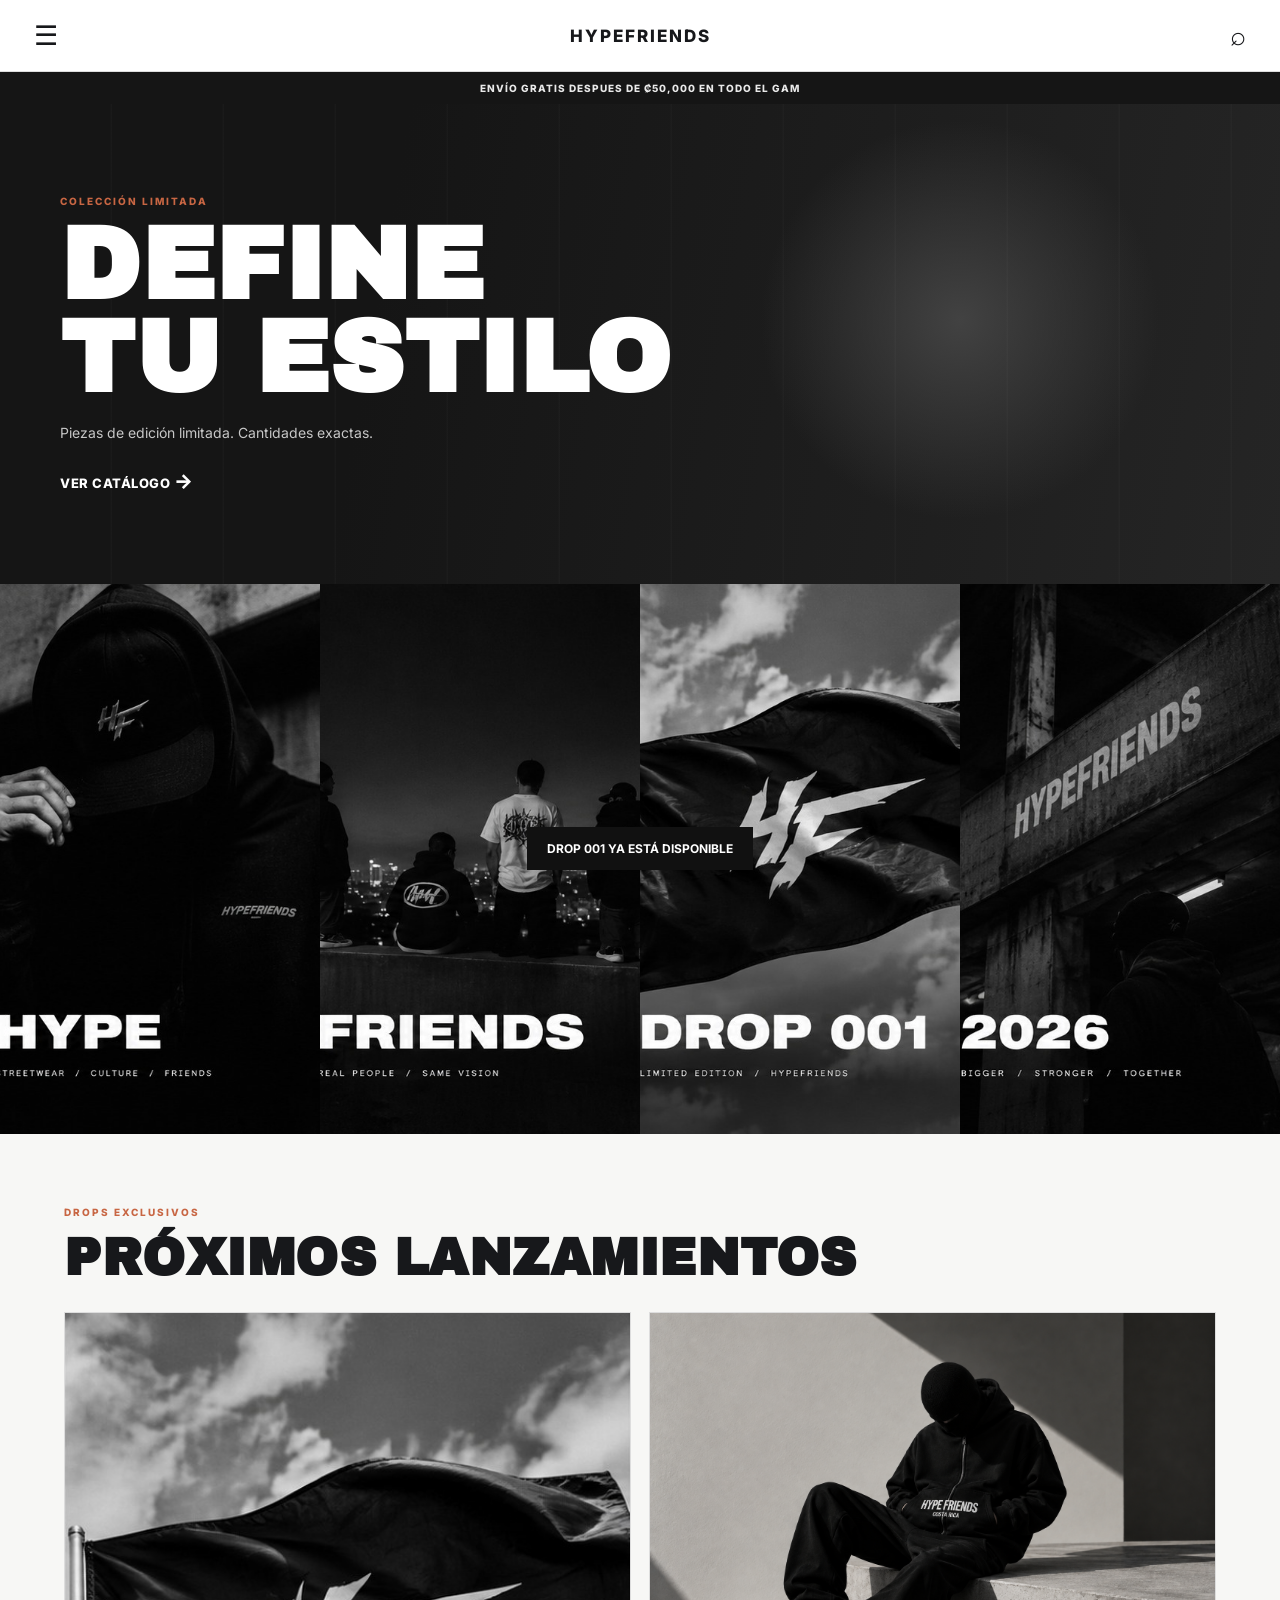
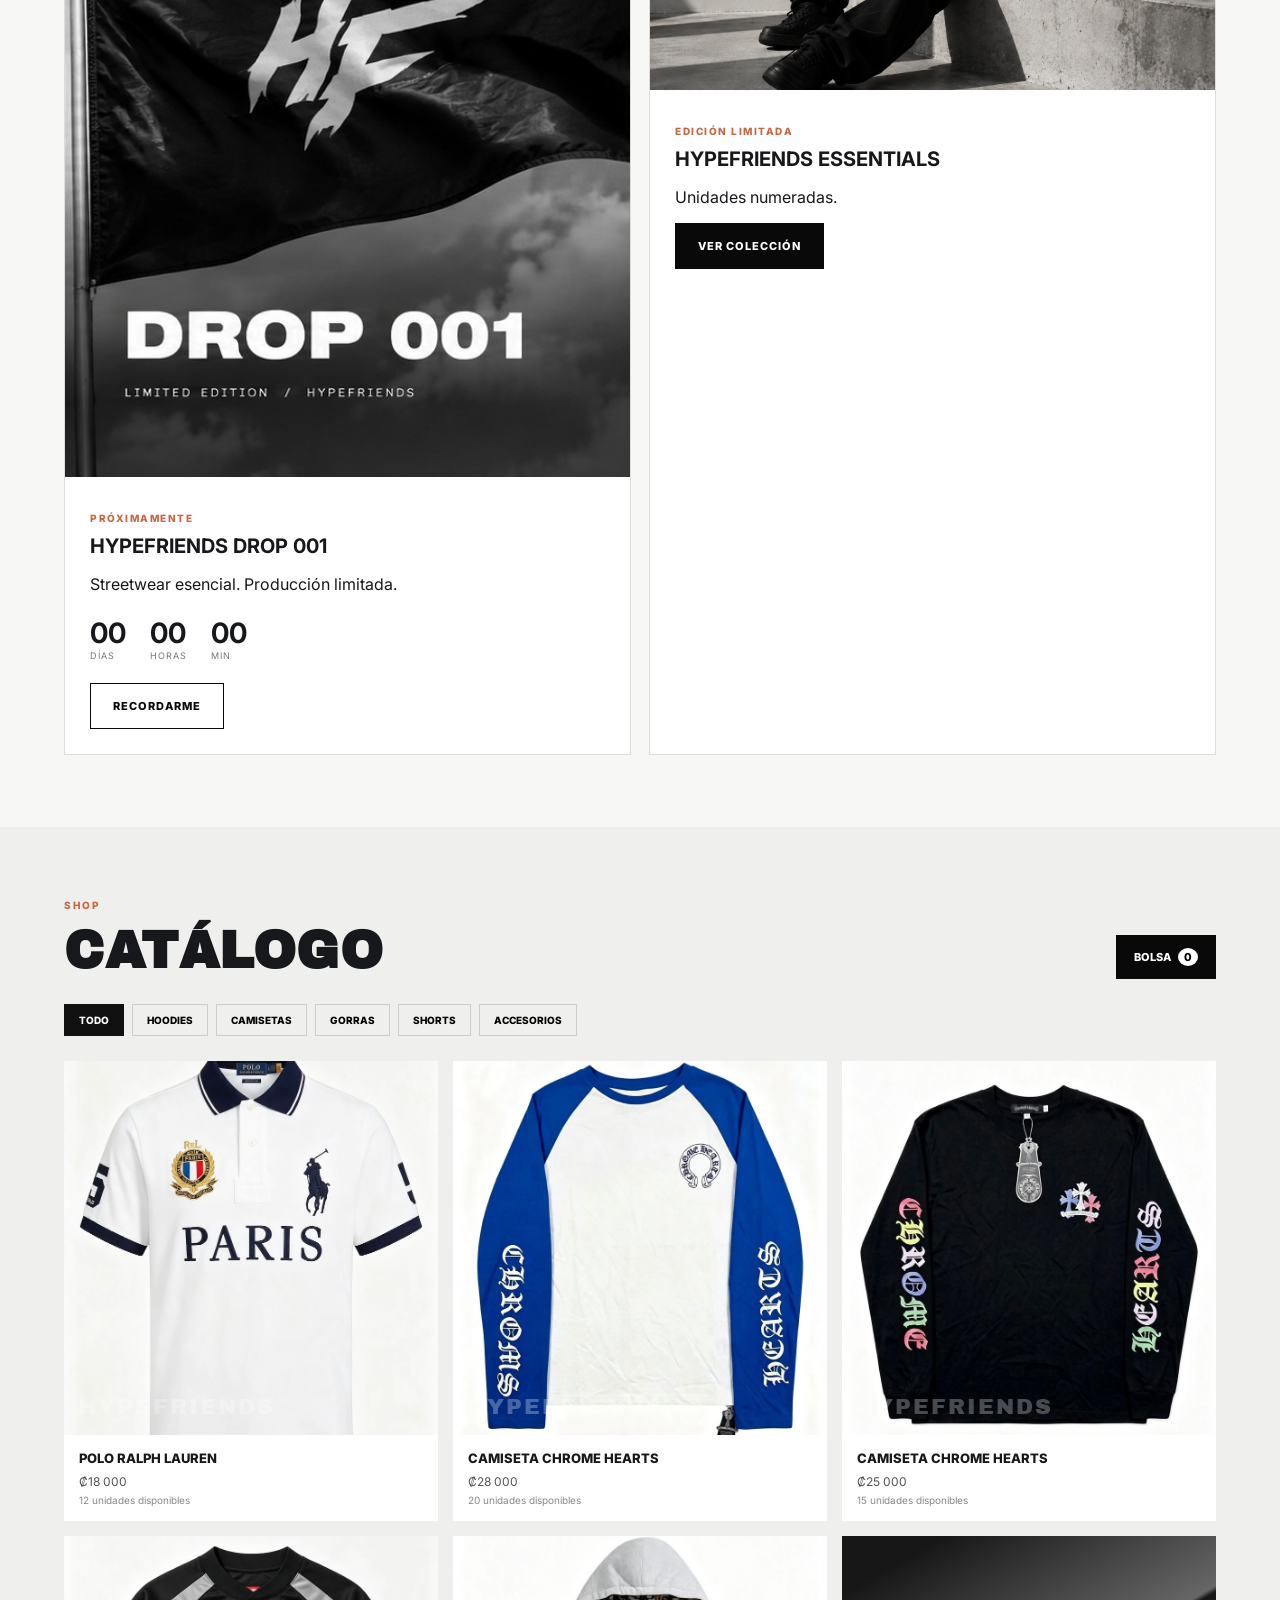
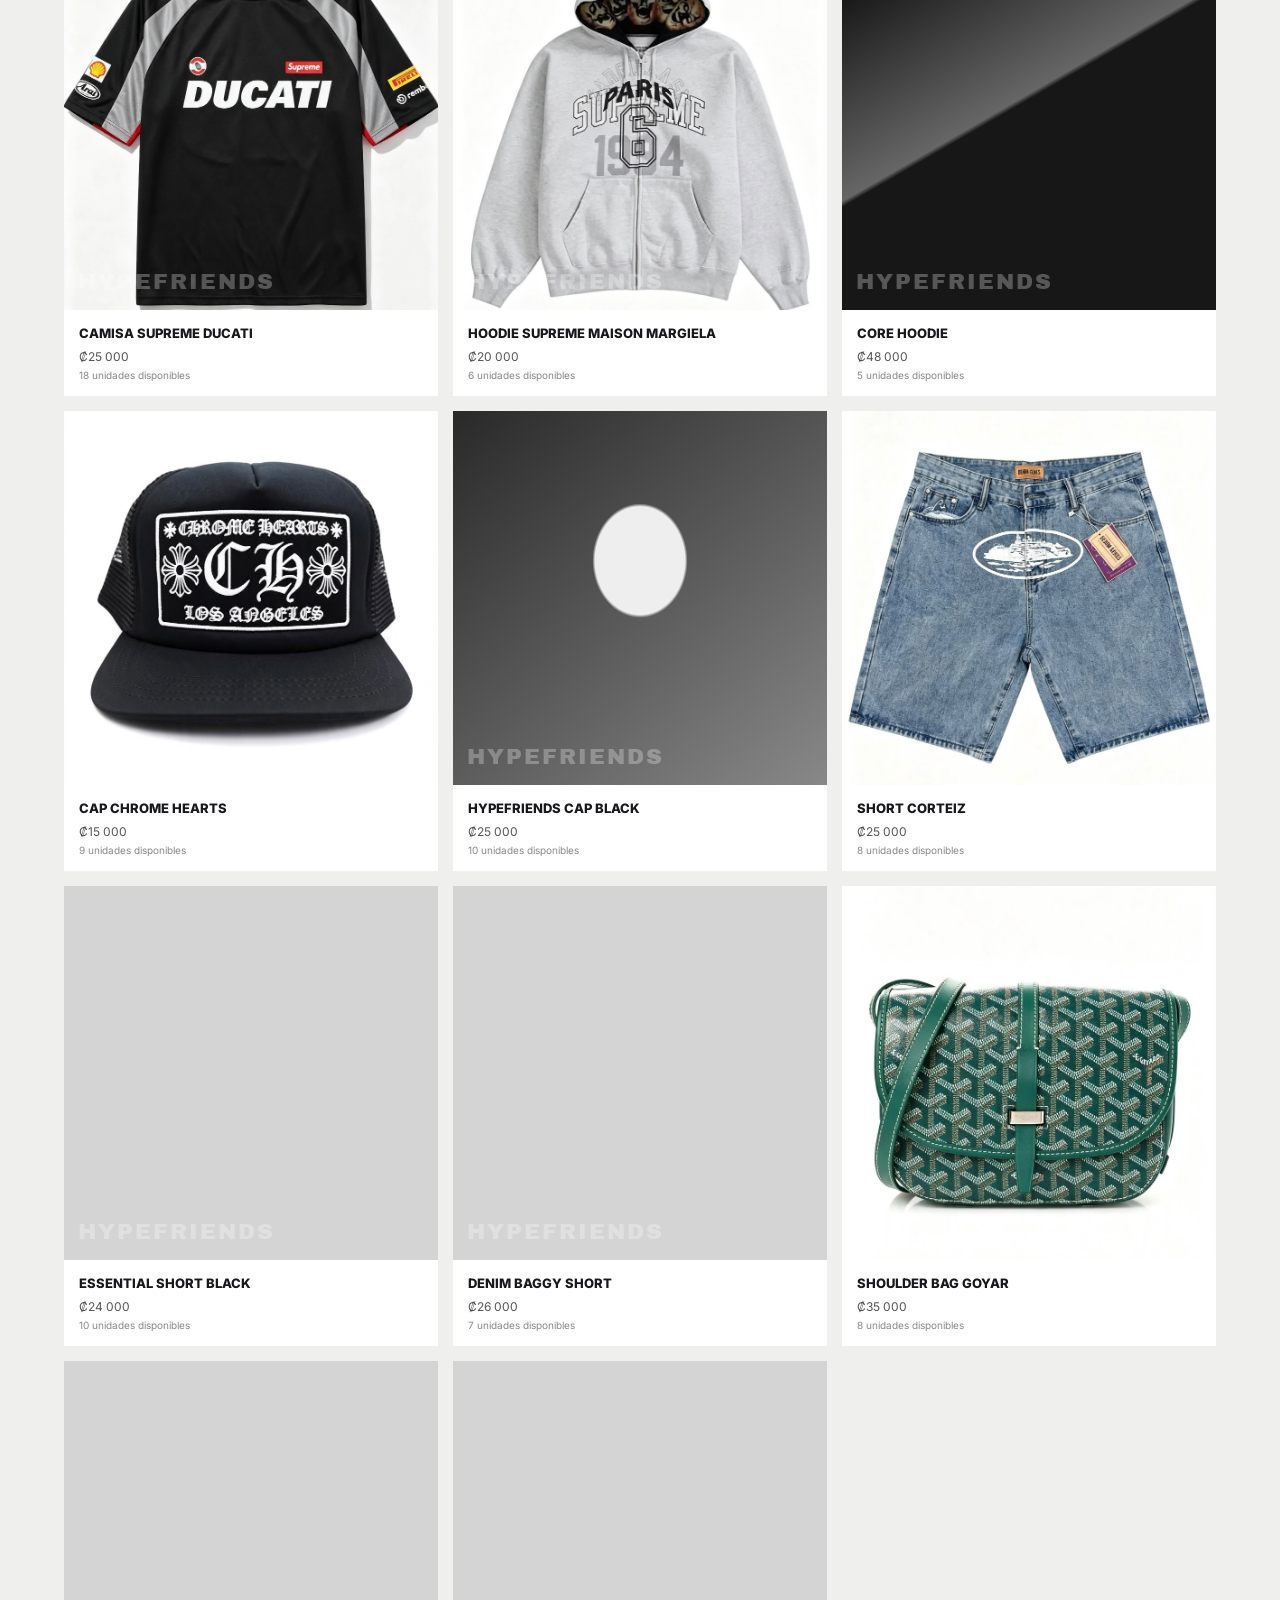
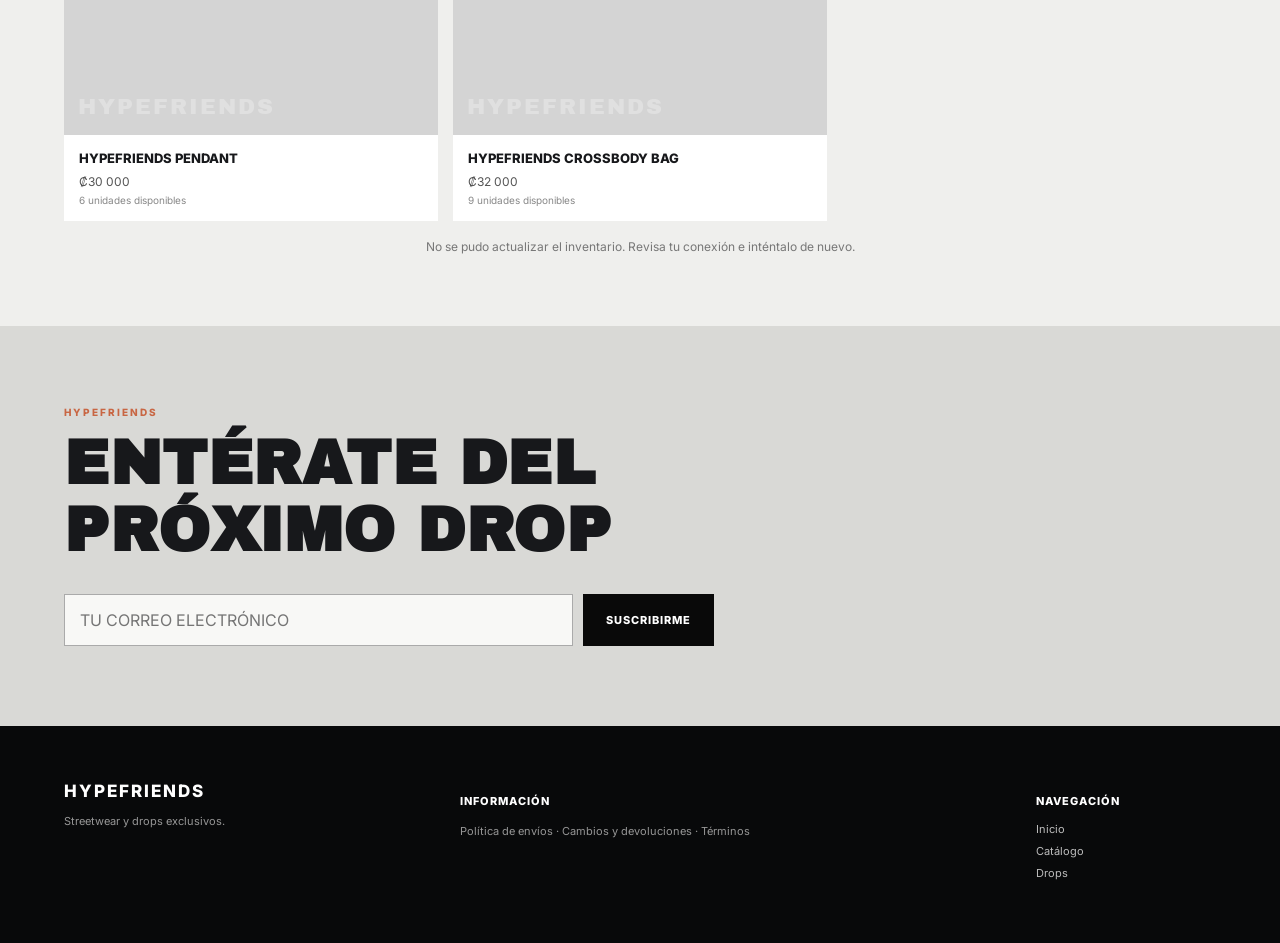
==== index.html @ 343fd2f3 "Sync website catalog with finance inventory Co-authored-by: Copilot <223556219+Copilot@users.noreply" ====
<!DOCTYPE html>
<html lang="es">
<head>
  <meta charset="UTF-8" />

  <meta
    name="viewport"
    content="width=device-width, initial-scale=1.0"
  />

  <meta
    name="theme-color"
    content="#090909"
  />

  <meta
    name="description"
    content="HYPEFRIENDS — Streetwear y drops exclusivos."
  />
  <meta
    name="supabase-url"
    content="https://ynowgseafcpcfgvsmkub.supabase.co"
  />
  <meta
    name="supabase-publishable-key"
    content="sb_publishable_2DSB2bN-_Q4JAm5WO4QruA_E4sXrEuH"
  />
  <meta
    name="turnstile-site-key"
    content="0x4AAAAAAF0O3Pl5y2mQ7Zlf"
  />

  <title>HYPEFRIENDS — Streetwear & Drops Exclusivos</title>
  <link rel="icon" type="image/jpeg" href="img/1.png">

  <link
    rel="stylesheet"
    href="styles.css"
  />
</head>

<body>

  <!-- =========================================
       TOAST / MENSAJES
  ========================================== -->

  <div id="toast"></div>


  <!-- =========================================
       HEADER
  ========================================== -->

  <header class="site-header">

    <button
      class="icon-btn"
      id="menuBtn"
      aria-label="Abrir menú"
      type="button"
    >
      ☰
    </button>

    <a
      href="#inicio"
      class="logo"
    >
      HYPEFRIENDS
    </a>

    <button
      class="icon-btn"
      id="searchBtn"
      aria-label="Buscar"
      type="button"
    >
      ⌕
    </button>

  </header>


  <!-- =========================================
       ANUNCIO
  ========================================== -->

  <div class="announcement">
    ENVÍO GRATIS DESPUES DE ₡50,000 EN TODO EL GAM
  </div>


  <!-- =========================================
       MENÚ LATERAL
  ========================================== -->

  <aside
    class="drawer"
    id="drawer"
  >

    <div class="drawer-head">

      <span class="logo">
        HYPEFRIENDS
      </span>

      <button
        class="icon-btn"
        id="closeMenu"
        aria-label="Cerrar menú"
        type="button"
      >
        ×
      </button>

    </div>


    <nav>

      <a
        href="#inicio"
        class="nav-link"
      >
        Inicio
      </a>

      <a
        href="#catalogo"
        class="nav-link"
      >
        Catálogo
      </a>

      <a
        href="#drops"
        class="nav-link"
      >
        Drops
      </a>

      <a
        href="#contacto"
        class="nav-link"
      >
        Contacto
      </a>

    </nav>


    <div class="drawer-footer">
      STREETWEAR Y DROPS EXCLUSIVOS.
    </div>

  </aside>


  <!-- =========================================
       OVERLAY
  ========================================== -->

  <div
    class="overlay"
    id="overlay"
  ></div>


  <!-- =========================================
       BUSCADOR
  ========================================== -->

  <section
    class="search-panel"
    id="searchPanel"
    aria-label="Buscar productos"
  >

    <input
      id="searchInput"
      type="search"
      placeholder="Buscar producto..."
      autocomplete="off"
    />

    <button
      class="icon-btn"
      id="closeSearch"
      aria-label="Cerrar búsqueda"
      type="button"
    >
      ×
    </button>

  </section>


  <!-- =========================================
       CONTENIDO PRINCIPAL
  ========================================== -->

  <main>


    <!-- =======================================
         HERO
    ======================================== -->

    <section
      class="hero"
      id="inicio"
    >

      <div class="hero-copy">

        <p class="eyebrow">
          COLECCIÓN LIMITADA
        </p>

        <h1>
          DEFINE<br />
          TU ESTILO
        </h1>

        <p>
          Piezas de edición limitada.
          Cantidades exactas.
        </p>

        <a
          href="#catalogo"
          class="text-link"
        >
          VER CATÁLOGO
          <span>→</span>
        </a>

      </div>

      <div class="hero-noise"></div>

    </section>


  <!-- =======================================
     EDITORIAL HYPEFRIENDS
======================================== -->

<section
  class="editorial-strip"
  aria-label="Estilo Hypefriends"
>

  <div class="editorial-item">

    <img
      src="./assets/editorial-1-hype.jpg"
      alt="HYPE"
    >

    <div class="editorial-overlay"></div>

    <div class="editorial-content">
      <span>HYPE</span>
      <small>STREETWEAR / CULTURE / FRIENDS</small>
    </div>

  </div>


  <div class="editorial-item">

    <img
      src="./assets/editorial-2-friends.jpg"
      alt="FRIENDS"
    >

    <div class="editorial-overlay"></div>

    <div class="editorial-content">
      <span>FRIENDS</span>
      <small>REAL PEOPLE / SAME VISION</small>
    </div>

  </div>


  <div class="editorial-item">

    <img
      src="./assets/editorial-3-drop-001.jpg"
      alt="DROP 001"
    >

    <div class="editorial-overlay"></div>

    <div class="editorial-content">
      <span>DROP 001</span>
      <small>LIMITED EDITION / HYPEFRIENDS</small>
    </div>

  </div>


  <div class="editorial-item">

    <img
      src="./assets/editorial-4-2026.jpg"
      alt="2026"
    >

    <div class="editorial-overlay"></div>

    <div class="editorial-content">
      <span>2026</span>
      <small>BIGGER / STRONGER / TOGETHER</small>
    </div>

  </div>

</section>

    <!-- =======================================
         DROPS
    ======================================== -->

    <section
      class="section"
      id="drops"
    >

      <p class="eyebrow">
        DROPS EXCLUSIVOS
      </p>

      <h2>
        PRÓXIMOS LANZAMIENTOS
      </h2>


      <div class="drop-grid">


        <!-- DROP 1 -->
<article class="drop-card">

  <div class="drop-image drop-one">
    <img
      src="img/editorial-3-drop-001.jpg"
      alt="HYPEFRIENDS DROP 001"
    >
  </div>

  <div class="drop-info">

            <p class="drop-status">
              PRÓXIMAMENTE
            </p>

            <h3>
              HYPEFRIENDS DROP 001
            </h3>

            <p>
              Streetwear esencial.
              Producción limitada.
            </p>


            <div
              class="countdown"
              data-date="2026-10-01T18:00:00-06:00"
            >

              <div>
                <b id="days">00</b>
                <small>DÍAS</small>
              </div>

              <div>
                <b id="hours">00</b>
                <small>HORAS</small>
              </div>

              <div>
                <b id="minutes">00</b>
                <small>MIN</small>
              </div>

            </div>


            <button
              class="btn outline"
              id="notifyBtn"
              type="button"
            >
              RECORDARME
            </button>

          </div>

        </article>


        <!-- DROP 2 -->
<article class="drop-card">

  <div class="drop-image drop-two">
    <img
      src="img/drop-essentials.jpg.png"
      alt="HYPEFRIENDS Essentials"
    >
  </div>

  <div class="drop-info">

    <p class="drop-status">
      EDICIÓN LIMITADA
    </p>

    <h3>
      HYPEFRIENDS ESSENTIALS
    </h3>

    <p>
      Unidades numeradas.
    </p>

    <button
      class="btn dark"
      id="viewCollectionBtn"
      type="button"
      onclick="document.querySelector('#catalogo').scrollIntoView({behavior:'smooth'})"
    >
      VER COLECCIÓN
    </button>

  </div>

</article>

        </article>

      </div>

    </section>


    <!-- =======================================
         CATÁLOGO
    ======================================== -->

    <section
      class="section catalog-section"
      id="catalogo"
    >


      <!-- ENCABEZADO -->

      <div class="section-head">

        <div>

          <p class="eyebrow">
            SHOP
          </p>

          <h2>
            CATÁLOGO
          </h2>

        </div>


        <button
          class="cart-button"
          id="cartBtn"
          type="button"
          aria-label="Abrir bolsa"
        >
          BOLSA

          <span id="cartCount">
            0
          </span>

        </button>

      </div>


      <!-- =====================================
           FILTROS
      ====================================== -->

      <div
        class="filters"
        aria-label="Filtrar productos"
      >

        <button
          class="filter active"
          data-filter="all"
          type="button"
        >
          TODO
        </button>

        <button
          class="filter"
          data-filter="hoodie"
          type="button"
        >
          HOODIES
        </button>

        <button
          class="filter"
          data-filter="tee"
          type="button"
        >
          CAMISETAS
        </button>

        <button
          class="filter"
          data-filter="cap"
          type="button"
        >
          GORRAS
        </button>

        <button
          class="filter"
          data-filter="short"
          type="button"
        >
          SHORTS
        </button>

        <button
          class="filter"
          data-filter="accessory"
          type="button"
        >
          ACCESORIOS
        </button>

      </div>


      <!-- =====================================
           PRODUCTOS
           
           app.js genera los productos aquí.
      ====================================== -->

      <div
        class="product-grid"
        id="productGrid"
      ></div>
      <p class="catalog-sync-status" id="catalogSyncStatus" role="status" aria-live="polite">Cargando inventario…</p>

    </section>

  </main>


  <!-- =========================================
       NEWSLETTER
  ========================================== -->

  <section
    class="newsletter"
    id="contacto"
  >

    <p class="eyebrow">
      HYPEFRIENDS
    </p>

    <h2>
      ENTÉRATE DEL PRÓXIMO DROP
    </h2>


    <form
      id="newsletterForm"
    >

      <input
        type="email"
        id="email"
        placeholder="TU CORREO ELECTRÓNICO"
        autocomplete="email"
        required
      />

      <button
        class="btn dark"
        type="submit"
      >
        SUSCRIBIRME
      </button>

    </form>

  </section>


  <!-- =========================================
       FOOTER
  ========================================== -->

  <footer>

    <div>

      <div class="footer-logo">
        HYPEFRIENDS
      </div>

      <p>
        Streetwear y drops exclusivos.
      </p>

    </div>


    <div>

      <p class="footer-label">
        INFORMACIÓN
      </p>

      <p>
        Política de envíos ·
        Cambios y devoluciones ·
        Términos
      </p>

    </div>


    <div>

      <p class="footer-label">
        NAVEGACIÓN
      </p>

      <a href="#inicio">
        Inicio
      </a>

      <a href="#catalogo">
        Catálogo
      </a>

      <a href="#drops">
        Drops
      </a>

    </div>

  </footer>


  <!-- =========================================
       BOLSA / CARRITO
  ========================================== -->

  <div
    class="cart"
    id="cart"
    aria-label="Bolsa de compras"
  >

    <div class="cart-head">

      <h2>
        TU BOLSA
      </h2>

      <button
        class="icon-btn"
        id="closeCart"
        aria-label="Cerrar bolsa"
        type="button"
      >
        ×
      </button>

    </div>

    <section
      class="checkout-modal"
      id="checkoutModal"
      role="dialog"
      aria-modal="true"
      aria-labelledby="checkoutTitle"
      aria-hidden="true"
    >
      <div class="checkout-card">
        <button class="icon-btn checkout-close" id="checkoutClose" type="button" aria-label="Cerrar checkout">×</button>
        <div id="checkoutFormView">
          <p class="eyebrow">COMPRA SEGURA</p>
          <h2 id="checkoutTitle">FINALIZAR COMPRA</h2>
          <div id="checkoutQuote" class="checkout-quote">Calculando disponibilidad y envío…</div>
          <form id="checkoutForm" class="checkout-form">
            <label>Nombre completo<input id="checkoutName" name="name" maxlength="200" autocomplete="name" required></label>
            <div class="checkout-contact-grid">
              <label>Teléfono<input id="checkoutPhone" name="phone" type="tel" maxlength="50" autocomplete="tel" placeholder="8888-8888"></label>
              <label>Correo<input id="checkoutEmail" name="email" type="email" maxlength="320" autocomplete="email"></label>
            </div>
            <p class="checkout-helper">Indica al menos un medio de contacto.</p>
            <label>Zona de entrega<select id="checkoutDeliveryZone" name="deliveryZone" required>
              <option value="gam">Dentro del GAM · ₡2.000 de envío</option>
              <option value="outside_gam">Fuera del GAM · ₡3.500 de envío</option>
            </select></label>
            <p class="checkout-helper">Envío gratis en compras superiores a ₡50.000.</p>
            <label>Dirección de entrega<textarea id="checkoutAddress" name="address" maxlength="1000" autocomplete="street-address" required></textarea></label>
            <label>Método de pago<select id="checkoutPaymentMethod" name="paymentMethod" required>
              <option value="bank_transfer">Transferencia bancaria</option>
              <option value="sinpe_movil">SINPE Móvil</option>
              <option value="cash_on_delivery">Pago contra entrega</option>
            </select></label>
            <div id="checkoutPaymentHint" class="checkout-payment-hint"></div>
            <label id="checkoutProofLabel">Comprobante de pago (opcional)
              <input id="checkoutProof" name="proof" type="file" accept="image/jpeg,image/png,image/webp,application/pdf">
            </label>
            <label>Notas del pedido (opcional)<textarea id="checkoutNotes" name="notes" maxlength="2000"></textarea></label>
            <div id="turnstileWidget"></div>
            <p id="checkoutError" class="checkout-error" role="status" aria-live="polite"></p>
            <button id="checkoutSubmit" class="btn dark checkout-submit" type="submit" disabled>CONTINUAR</button>
            <button id="checkoutBack" class="btn outline checkout-back" type="button">VOLVER AL CARRITO</button>
          </form>
        </div>
        <div id="checkoutSuccessView" class="checkout-success" hidden>
          <p class="eyebrow">PEDIDO REGISTRADO</p>
          <h2 id="checkoutSuccessTitle">GRACIAS POR TU COMPRA</h2>
          <p id="checkoutSuccessNumber"></p>
          <p id="checkoutSuccessInstructions"></p>
          <p class="checkout-helper">El pago quedará pendiente hasta que HYPEFRIENDS verifique el dinero recibido.</p>
          <button id="checkoutDone" class="btn dark checkout-submit" type="button">SEGUIR COMPRANDO</button>
        </div>
      </div>
    </section>


    <div id="cartItems"></div>


    <div class="cart-bottom">

      <div class="total-row">

        <span>
          Subtotal
        </span>

        <strong id="cartTotal">
          ₡0
        </strong>

      </div>


      <button
        class="btn checkout"
        id="checkoutBtn"
        type="button"
      >
        CONTINUAR AL PAGO
      </button>

    </div>

  </div>


  <!-- =========================================
       MODAL DEL PRODUCTO
       
       IMPORTANTE:
       La imagen se inserta mediante app.js.
       El CSS controla que nunca se salga
       del espacio disponible.
  ========================================== -->

  <div
    class="product-modal"
    id="productModal"
    role="dialog"
    aria-modal="true"
    aria-label="Detalle del producto"
  >

    <div class="modal-card">


      <!-- BOTÓN CERRAR -->

      <button
        class="icon-btn modal-close"
        id="modalClose"
        aria-label="Cerrar producto"
        type="button"
      >
        ×
      </button>


      <!-- =====================================
           IMAGEN DEL PRODUCTO
           
           app.js coloca aquí:
           
           <img
             src="..."
             alt="..."
           >
           
           El CSS se encarga de:
           - width: 100%
           - height: 100%
           - object-fit: contain
           - evitar que la imagen se haga gigante
      ====================================== -->

      <div
        id="modalImage"
        class="modal-image"
      ></div>


      <!-- =====================================
           INFORMACIÓN DEL PRODUCTO
      ====================================== -->

      <div class="modal-copy">

        <p class="eyebrow">
          HYPEFRIENDS
        </p>


        <h2 id="modalName">
        </h2>


        <p id="modalDescription">
        </p>


        <strong id="modalPrice">
        </strong>


        <!-- TALLAS -->

        <div
          class="sizes"
          id="sizes"
          aria-label="Seleccionar talla"
        ></div>


        <!-- AGREGAR -->

        <button
          class="btn dark"
          id="modalAddBtn"
          type="button"
        >
          AGREGAR A LA BOLSA
        </button>

      </div>

    </div>

  </div>


  <!-- =========================================
       JAVASCRIPT
  ========================================== -->

  <script src="app.js?v=19"></script>
  <script src="https://challenges.cloudflare.com/turnstile/v0/api.js?render=explicit" async defer></script>

</body>
</html>
---- styles.css ----
@import url('https://fonts.googleapis.com/css2?family=Archivo+Black&family=Inter:wght@400;500;600;700;800&display=swap');


/* ===============================
   VARIABLES
   =============================== */

:root {
  --black: #090909;
  --ink: #17181b;
  --gray: #e9e9e7;
  --mid: #a8a8a8;
  --orange: #c86643;
  --white: #f7f7f5;
}


/* ===============================
   RESET
   =============================== */

* {
  box-sizing: border-box;
}

html {
  scroll-behavior: smooth;
}

body {
  margin: 0;

  background: var(--white);
  color: var(--ink);

  font-family: Inter, Arial, sans-serif;
}

body.modal-open {
  overflow: hidden;
}

button,
input {
  font: inherit;
}


/* ===============================
   HEADER
   =============================== */

.site-header {
  height: 72px;

  background: #fff;

  display: grid;
  grid-template-columns: 1fr auto 1fr;

  align-items: center;

  padding: 0 28px;

  position: sticky;
  top: 0;

  z-index: 20;

  border-bottom: 1px solid #ddd;
}

.logo,
.footer-logo {
  font-weight: 800;
  letter-spacing: 2px;

  text-decoration: none;

  color: var(--ink);

  font-size: 17px;
}

.icon-btn {
  background: none;
  border: 0;

  font-size: 27px;

  cursor: pointer;

  justify-self: start;

  color: inherit;
}

.site-header .icon-btn:last-child {
  justify-self: end;
}


/* ===============================
   ANNOUNCEMENT
   =============================== */

.announcement {
  height: 32px;

  background: #151515;
  color: #e9e9e9;

  text-align: center;

  font-size: 10px;

  letter-spacing: 1px;

  font-weight: 800;

  padding: 10px;
}


/* ===============================
   HERO
   =============================== */

.hero {
  height: 480px;

  background: #191919;

  position: relative;

  overflow: hidden;

  color: #fff;

  display: flex;

  align-items: center;

  padding: 60px;

  isolation: isolate;
}

.hero::after {
  content: "";

  position: absolute;

  inset: 0;

  background:
    radial-gradient(
      circle at 75% 45%,
      #424242 0,
      transparent 20%
    ),
    linear-gradient(
      100deg,
      #151515 30%,
      #252525 100%
    );

  z-index: -2;
}

.hero-copy {
  max-width: 650px;
}

.eyebrow {
  color: var(--orange);

  font-size: 10px;

  font-weight: 800;

  letter-spacing: 2px;

  margin: 0 0 12px;
}

.hero h1,
h2 {
  font-family: "Archivo Black", Impact, sans-serif;

  letter-spacing: .5px;

  margin: 0;
}

.hero h1 {
  font-size: clamp(52px, 8vw, 105px);

  line-height: .9;
}

.hero p:not(.eyebrow) {
  color: #c7c7c7;

  max-width: 520px;

  font-size: 14px;

  margin: 20px 0 28px;
}

.text-link {
  color: #fff;

  text-decoration: none;

  font-size: 13px;

  font-weight: 800;

  letter-spacing: .5px;
}

.text-link span {
  font-size: 20px;
}

.hero-noise {
  position: absolute;

  inset: 0;

  background:
    repeating-linear-gradient(
      90deg,
      transparent 0 110px,
      rgba(255,255,255,.02) 111px 112px
    );

  z-index: -1;
}


/* ===============================
   EDITORIAL
   =============================== */

.editorial-strip {
  display: grid;

  grid-template-columns: repeat(4, 1fr);

  height: 550px;

  background: #d8d8d6;

  overflow: hidden;
}

.editorial {
  position: relative;

  overflow: hidden;

  border-right: 1px solid rgba(0,0,0,.08);
}

.person::before {
  content: "";

  position: absolute;

  inset: 0;

  background:
    radial-gradient(
      ellipse at 50% 28%,
      #eee 0 8%,
      transparent 9%
    ),
    radial-gradient(
      ellipse at 50% 42%,
      #6e6e6e 0 8%,
      transparent 9%
    ),
    linear-gradient(
      135deg,
      #222 0 38%,
      #bdbdbd 39% 62%,
      #151515 63%
    );

  filter: grayscale(1);
}

.person::after {
  content: "";

  position: absolute;

  width: 70%;
  height: 75%;

  left: 15%;
  bottom: -8%;

  background:
    linear-gradient(
      135deg,
      #111,
      #454545
    );

  border-radius: 48% 48% 0 0;

  filter: grayscale(1);

  opacity: .92;
}

.person span {
  position: absolute;

  z-index: 2;

  bottom: 30px;
  left: 18px;

  color: rgba(255,255,255,.22);

  font-family: "Archivo Black";

  font-size: clamp(20px, 4vw, 48px);

  writing-mode: vertical-rl;
}

.p2::before {
  background:
    radial-gradient(
      ellipse at 50% 23%,
      #ddd 0 10%,
      transparent 11%
    ),
    radial-gradient(
      ellipse at 50% 35%,
      #737373 0 7%,
      transparent 8%
    ),
    linear-gradient(
      100deg,
      #8c8c8c,
      #eee
    );
}

.p3::before {
  background:
    radial-gradient(
      ellipse at 54% 22%,
      #aaa 0 9%,
      transparent 10%
    ),
    linear-gradient(
      110deg,
      #eee 0 30%,
      #4d4d4d 31% 70%,
      #eee 71%
    );
}

.p4::before {
  background:
    radial-gradient(
      ellipse at 60% 25%,
      #ddd 0 10%,
      transparent 11%
    ),
    linear-gradient(
      100deg,
      #e8e8e8 0 50%,
      #111 51%
    );
}


/* ===============================
   SECCIONES
   =============================== */

.section {
  padding: 72px 5vw;
}

.section h2 {
  font-size: clamp(28px, 4vw, 54px);
}


/* ===============================
   DROPS
   =============================== */

.drop-grid {
  display: grid;

  grid-template-columns: 1fr 1fr;

  margin-top: 26px;

  gap: 18px;
}

.drop-card {
  background: #fff;

  border: 1px solid #ddd;
}

.drop-image {
  height: 390px;

  background: #d0d0d0;
}

.drop-one {
  background:
    linear-gradient(
      145deg,
      #252525,
      #777 48%,
      #111
    );
}

.drop-two {
  background:
    linear-gradient(
      145deg,
      #e4e4e2,
      #999 48%,
      #202020
    );
}

.drop-info {
  padding: 25px;
}

.drop-info h3 {
  margin: 0;

  font-size: 20px;
}

.drop-status {
  font-size: 10px;

  letter-spacing: 1.5px;

  color: var(--orange);

  font-weight: 800;
}

.countdown {
  display: flex;

  gap: 24px;

  margin: 22px 0;
}

.countdown div {
  display: flex;

  flex-direction: column;
}

.countdown b {
  font-size: 28px;
}

.countdown small {
  font-size: 9px;

  color: #777;

  letter-spacing: 1px;
}

.btn {
  border: 1px solid var(--black);

  padding: 15px 22px;

  font-weight: 800;

  font-size: 11px;

  letter-spacing: 1px;

  cursor: pointer;
}

.btn.dark {
  background: var(--black);

  color: #fff;
}

.btn.outline {
  background: transparent;

  color: var(--black);
}


/* ===============================
   CATÁLOGO
   =============================== */

.catalog-section {
  background: #efefed;
}

.catalog-sync-status {
  min-height: 1.2em;
  margin: 18px 0 0;
  color: #777;
  font-size: 12px;
  text-align: center;
}

.section-head {
  display: flex;

  justify-content: space-between;

  align-items: end;
}

.cart-button {
  background: var(--black);

  color: #fff;

  border: 0;

  padding: 13px 18px;

  font-weight: 800;

  font-size: 11px;

  cursor: pointer;
}

.cart-button span {
  display: inline-block;

  background: #fff;

  color: #000;

  border-radius: 50%;

  padding: 2px 6px;

  margin-left: 5px;
}


/* ===============================
   FILTROS
   =============================== */

.filters {
  display: flex;

  gap: 8px;

  flex-wrap: wrap;

  margin: 25px 0;
}

.filter {
  border: 1px solid #ccc;

  background: transparent;

  padding: 9px 14px;

  font-size: 10px;

  font-weight: 800;

  cursor: pointer;
}

.filter.active {
  background: #111;

  color: #fff;

  border-color: #111;
}


/* ===============================
   PRODUCTOS
   =============================== */

.product-grid {
  display: grid;

  grid-template-columns: repeat(3, 1fr);

  gap: 15px;
}

.product {
  background: #fff;

  cursor: pointer;

  min-width: 0;
}


/* IMAGEN DEL CATÁLOGO */

.product-img {
  width: 100%;

  aspect-ratio: 1 / 1;

  height: auto;

  background: #d4d4d4;

  position: relative;

  overflow: hidden;
}


/* IMAGEN REAL */

.product-img img {
  width: 100%;
  height: 100%;

  display: block;

  object-fit: cover;

  object-position: center;
}


/* TEXTO SOBRE IMAGEN */

.product-img::after {
  content: "HYPEFRIENDS";

  position: absolute;

  bottom: 16px;
  left: 14px;

  font-family: "Archivo Black";

  font-size: 22px;

  color: rgba(255,255,255,.28);

  letter-spacing: 2px;

  pointer-events: none;
}


/* FONDOS */

.hoodie {
  background:
    linear-gradient(
      150deg,
      #171717 10%,
      #666 45%,
      #171717 46%
    );
}

.tee {
  background:
    linear-gradient(
      135deg,
      #eee 0 35%,
      #a4a4a4 36% 60%,
      #272727 61%
    );
}

.cap {
  background:
    radial-gradient(
      ellipse at 50% 40%,
      #eee 0 17%,
      transparent 18%
    ),
    linear-gradient(
      140deg,
      #292929,
      #888
    );
}


/* ===============================
   INFORMACIÓN PRODUCTO
   =============================== */

.product-info {
  padding: 15px;
}

.product-name {
  font-weight: 800;

  font-size: 13px;

  margin: 0;
}

.product-price {
  font-size: 12px;

  margin: 8px 0 0;

  color: #555;
}

.product-stock {
  font-size: 10px;

  color: #888;

  margin: 5px 0 0;
}


/* ===============================
   NEWSLETTER
   =============================== */

.newsletter {
  padding: 80px 5vw;

  background: #d9d9d6;
}

.newsletter h2 {
  font-size: clamp(30px, 5vw, 62px);

  max-width: 800px;
}

.newsletter form {
  display: flex;

  gap: 10px;

  margin-top: 30px;

  max-width: 650px;
}

.newsletter input {
  flex: 1;

  border: 1px solid #aaa;

  background: #f8f8f6;

  padding: 15px;
}


/* ===============================
   FOOTER
   =============================== */

footer {
  background: #08090a;

  color: #eee;

  padding: 55px 5vw;

  display: grid;

  grid-template-columns: 2fr 3fr 1fr;

  gap: 35px;

  font-size: 11px;
}

footer p {
  color: #969696;

  line-height: 1.7;
}

.footer-logo {
  color: #fff;
}

.footer-label {
  color: #fff;

  font-weight: 800;

  letter-spacing: 1px;
}

footer a {
  display: block;

  color: #bdbdbd;

  text-decoration: none;

  margin: 8px 0;
}


/* ===============================
   MENÚ
   =============================== */

.drawer,
.cart {
  position: fixed;

  top: 0;
  bottom: 0;

  width: min(380px, 90vw);

  background: #fff;

  z-index: 50;

  padding: 25px;

  transform: translateX(-110%);

  transition: .28s;
}

.drawer.open {
  transform: translateX(0);
}

.drawer-head,
.cart-head {
  display: flex;

  justify-content: space-between;

  align-items: center;

  border-bottom: 1px solid #ddd;

  padding-bottom: 20px;
}

.drawer nav {
  display: flex;

  flex-direction: column;

  margin-top: 25px;
}

.nav-link {
  padding: 18px 0;

  color: #111;

  text-decoration: none;

  font-family: "Archivo Black";

  font-size: 30px;
}

.drawer-footer {
  position: absolute;

  bottom: 28px;

  font-size: 10px;

  letter-spacing: 1px;
}


/* ===============================
   OVERLAY
   =============================== */

.overlay {
  position: fixed;

  inset: 0;

  background: rgba(0,0,0,.45);

  z-index: 45;

  display: none;
}

.overlay.show {
  display: block;
}


/* ===============================
   BÚSQUEDA
   =============================== */

.search-panel {
  position: fixed;

  top: 0;
  left: 0;
  right: 0;

  background: #fff;

  padding: 15px 5vw;

  z-index: 40;

  display: none;

  align-items: center;

  gap: 10px;

  border-bottom: 1px solid #ddd;
}

.search-panel.open {
  display: flex;
}

.search-panel input {
  flex: 1;

  padding: 16px;

  border: 1px solid #ddd;

  font-size: 16px;
}


/* ===============================
   CARRITO
   =============================== */

.cart {
  right: 0;
  left: auto;

  transform: translateX(110%);

  display: flex;

  flex-direction: column;
}

.cart.open {
  transform: translateX(0);
}

#cartItems {
  overflow: auto;

  flex: 1;
}

.cart-item {
  padding: 18px 0;

  border-bottom: 1px solid #ddd;
}

.cart-item h4 {
  margin: 0 0 7px;
}

.cart-item small {
  color: #777;
}

.cart-item button {
  margin-top: 8px;

  border: 0;

  background: none;

  text-decoration: underline;

  cursor: pointer;

  padding: 0;
}

.cart-bottom {
  border-top: 1px solid #ddd;

  padding-top: 18px;
}

.total-row {
  display: flex;

  justify-content: space-between;

  margin-bottom: 15px;
}

.checkout {
  width: 100%;
}


/* ==================================================
   MODAL PRODUCTO
   ================================================== */

.product-modal {
  position: fixed;

  inset: 0;

  background: rgba(0,0,0,.65);

  z-index: 60;

  display: none;

  align-items: center;
  justify-content: center;

  padding: 20px;

  overflow-y: auto;
}

.product-modal.open {
  display: flex;
}


/* ===============================
   TARJETA DEL MODAL
   =============================== */

.modal-card {
  position: relative;

  width: min(900px, 100%);

  max-height: calc(100vh - 40px);

  background: #fff;

  display: grid;

  grid-template-columns:
    minmax(0, 1fr)
    minmax(0, 1fr);

  overflow: hidden;
}


/* ===============================
   BOTÓN CERRAR
   =============================== */

.modal-close {
  position: absolute;

  top: 10px;
  right: 10px;

  z-index: 20;

  width: 40px;
  height: 40px;

  display: flex;

  align-items: center;
  justify-content: center;

  background: rgba(255,255,255,.9);

  border-radius: 50%;

  font-size: 28px;
}


/* ===============================
   IMAGEN DEL MODAL
   =============================== */

.modal-image {
  width: 100%;

  height: 520px;

  min-height: 0;

  background: #f1f1ef;

  display: flex;

  align-items: center;
  justify-content: center;

  overflow: hidden;
}


/* ESTA ES LA PARTE IMPORTANTE */

.modal-image img {
  display: block;

  width: 100%;
  height: 100%;

  max-width: 100%;
  max-height: 100%;

  object-fit: contain;

  object-position: center;

  margin: 0;
}


/* ===============================
   INFORMACIÓN DEL MODAL
   =============================== */

.modal-copy {
  min-width: 0;

  padding: 50px 35px;

  display: flex;

  flex-direction: column;

  justify-content: center;

  overflow-y: auto;
}

.modal-copy h2 {
  font-size: 36px;

  line-height: 1;

  margin: 0;
}

.modal-copy strong {
  display: block;

  margin: 20px 0;

  font-size: 20px;
}


/* ===============================
   TALLAS
   =============================== */

.sizes {
  display: flex;

  flex-wrap: wrap;

  gap: 8px;

  margin: 25px 0;
}

.size {
  width: 46px;
  height: 42px;

  border: 1px solid #aaa;

  background: #fff;

  cursor: pointer;

  font-size: 11px;

  font-weight: 700;
}

.size.selected {
  background: #111;

  color: #fff;
}

.modal-copy .btn {
  width: 100%;
}


/* ===============================
   TOAST
   =============================== */

#toast {
  position: fixed;

  left: 50%;

  bottom: 30px;

  transform: translate(-50%,100px);

  background: #111;

  color: #fff;

  padding: 14px 20px;

  font-size: 12px;

  font-weight: 700;

  z-index: 100;

  transition: .25s;

  opacity: 0;
}

#toast.show {
  transform: translate(-50%,0);

  opacity: 1;
}


/* ==================================================
   TABLET
   ================================================== */

@media (max-width: 800px) {

  .hero {
    height: 430px;

    padding: 40px 25px;
  }

  .editorial-strip {
    height: 420px;
  }

  .section {
    padding: 55px 20px;
  }

  .drop-grid {
    grid-template-columns: 1fr;
  }


  /* PRODUCTOS */

  .product-grid {
    grid-template-columns: repeat(2,1fr);

    gap: 12px;
  }

  .product-img {
    aspect-ratio: 1 / 1;

    height: auto;
  }


  .drop-image {
    height: 280px;
  }


  footer {
    grid-template-columns: 1fr 1fr;
  }


  /* MODAL TABLET */

  .modal-card {
    width: min(680px,100%);

    grid-template-columns: 1fr;

    max-height: calc(100vh - 30px);

    overflow-y: auto;
  }

  .modal-image {
    width: 100%;

    height: 360px;

    min-height: 360px;
  }

  .modal-image img {
    width: 100%;
    height: 100%;

    object-fit: contain;
  }

  .modal-copy {
    padding: 35px 25px;
  }

}


/* ==================================================
   TELÉFONOS
   ================================================== */

@media (max-width: 520px) {

  .site-header {
    padding: 0 16px;
  }


  .hero h1 {
    font-size: 50px;
  }


  .announcement {
    font-size: 9px;
  }


  .editorial-strip {
    grid-template-columns: repeat(4,65vw);

    overflow: auto;
  }


  .section-head {
    align-items: flex-start;

    gap: 15px;
  }


  .newsletter form {
    flex-direction: column;
  }


  footer {
    grid-template-columns: 1fr;
  }


  /* PRODUCTOS */

  .product-grid {
    grid-template-columns: repeat(2,1fr);

    gap: 10px;
  }

  .product-info {
    padding: 10px;
  }

  .product-name {
    font-size: 11px;
  }

  .product-price {
    font-size: 11px;
  }

  .product-stock {
    font-size: 9px;
  }

  .product-img::after {
    font-size: 14px;

    bottom: 10px;
    left: 10px;
  }


  /* ===============================
     MODAL TELÉFONO
     =============================== */

  .product-modal {
    padding: 10px;

    align-items: center;
  }

  .modal-card {
    width: 100%;

    max-width: 420px;

    max-height: calc(100vh - 20px);

    display: grid;

    grid-template-columns: 1fr;

    overflow-y: auto;
  }


  .modal-image {
    width: 100%;

    height: 280px;

    min-height: 280px;

    background: #f1f1ef;

    display: flex;

    align-items: center;
    justify-content: center;

    overflow: hidden;
  }

  .modal-image img {
    width: 100%;
    height: 100%;

    object-fit: contain;

    object-position: center;
  }


  .modal-copy {
    padding: 28px 22px;
  }

  .modal-copy h2 {
    font-size: 30px;
  }

  .modal-copy strong {
    font-size: 18px;

    margin: 16px 0;
  }

  .sizes {
    margin: 20px 0;
  }

}
/* =========================================================
   EDITORIAL / CARRUSEL
   PC = 4 IMÁGENES
   TELÉFONO = CARRUSEL HORIZONTAL
   ========================================================= */

/* -------------------------
   PC Y ESCRITORIO
   ------------------------- */

.editorial-strip {
    width: 100%;
    display: grid !important;
    grid-template-columns: repeat(4, 1fr) !important;
    height: 550px;
    overflow: hidden;
    margin: 0;
    padding: 0;
}

.editorial-strip > * {
    width: 100% !important;
    min-width: 0 !important;
    height: 550px;
    overflow: hidden;
    position: relative;
    margin: 0;
    padding: 0;
}

.editorial-strip > * img {
    display: block;
    width: 100% !important;
    height: 100% !important;
    object-fit: cover;
    object-position: center;
}

/* -------------------------
   TABLET
   ------------------------- */

@media (max-width: 800px) {

    .editorial-strip {
        display: flex !important;

        width: 100%;
        height: 420px;

        overflow-x: auto;
        overflow-y: hidden;

        scroll-snap-type: x mandatory;

        -webkit-overflow-scrolling: touch;

        scrollbar-width: none;
    }

    .editorial-strip::-webkit-scrollbar {
        display: none;
    }

    .editorial-strip > * {
        flex: 0 0 75vw;

        width: 75vw !important;
        min-width: 75vw !important;

        height: 420px;

        scroll-snap-align: center;
    }

    .editorial-strip > * img {
        width: 100% !important;
        height: 100% !important;

        object-fit: cover;
        object-position: center;
    }
}


/* -------------------------
   TELÉFONO
   ------------------------- */

@media (max-width: 520px) {

    .editorial-strip {
        display: flex !important;

        width: 100%;

        height: 430px;

        overflow-x: auto;
        overflow-y: hidden;

        scroll-snap-type: x mandatory;

        -webkit-overflow-scrolling: touch;

        scrollbar-width: none;
    }

    .editorial-strip::-webkit-scrollbar {
        display: none;
    }

    .editorial-strip > * {
        flex: 0 0 88vw;

        width: 88vw !important;
        min-width: 88vw !important;

        height: 430px;

        scroll-snap-align: center;
    }

    .editorial-strip > * img {
        width: 100% !important;
        height: 100% !important;

        object-fit: cover;
        object-position: center;
    }
}


/* -------------------------
   TELÉFONOS PEQUEÑOS
   ------------------------- */

@media (max-width: 380px) {

    .editorial-strip {
        height: 400px;
    }

    .editorial-strip > * {
        flex: 0 0 90vw;

        width: 90vw !important;
        min-width: 90vw !important;

        height: 400px;
    }
}

    .carousel-slide {
        flex: 0 0 90vw;
        width: 90vw;
    }

    .carousel-slide img {
        height: 420px;
    }
}


/* ==================================================
   EFECTO SUAVE AL PASAR EL MOUSE
   ================================================== */

.editorial {
  overflow: hidden;
}

.editorial img {
  transition: transform 0.4s ease;
}

.editorial:hover img {
  transform: scale(1.04);
}


/* ==================================================
   DROP - MOSTRAR IMAGEN COMPLETA
   ================================================== */

.drop-image {
  width: 100% !important;
  height: auto !important;
  min-height: 0 !important;
  max-height: none !important;

  aspect-ratio: auto !important;

  overflow: hidden;
  background: #111;
}


.drop-image img {
  position: static !important;

  display: block !important;

  width: 100% !important;
  height: auto !important;

  max-width: 100% !important;
  max-height: none !important;

  object-fit: contain !important;
  object-position: center !important;

  margin: 0 !important;
  padding: 0 !important;
}


/* ==================================================
   TELÉFONO
   ================================================== */

@media (max-width: 600px) {

  .drop-image {
    width: 100% !important;
    height: auto !important;

    aspect-ratio: auto !important;
  }

  .checkout-modal {
    position: fixed;
    inset: 0;
    z-index: 60;
    display: none;
    place-items: center;
    overflow-y: auto;
    padding: 20px;
    background: rgba(0, 0, 0, .76);
  }

  .checkout-modal.open {
    display: grid;
  }

  .checkout-card {
    position: relative;
    width: min(620px, 100%);
    max-height: calc(100dvh - 40px);
    overflow-y: auto;
    overscroll-behavior: contain;
    -webkit-overflow-scrolling: touch;
    scrollbar-gutter: stable;
    padding: 34px;
    background: var(--white);
    color: var(--ink);
  }

  .checkout-card h2 {
    margin: 0 40px 22px 0;
    font-size: clamp(25px, 5vw, 38px);
  }

  .checkout-close {
    position: absolute;
    top: 14px;
    right: 16px;
    z-index: 1;
  }

  .checkout-form {
    display: grid;
    gap: 14px;
  }

  .checkout-form label {
    display: grid;
    gap: 6px;
    font-size: 11px;
    font-weight: 700;
  }

  .checkout-form input,
  .checkout-form select,
  .checkout-form textarea {
    width: 100%;
    min-height: 43px;
    border: 1px solid #ccc;
    border-radius: 0;
    padding: 11px;
    background: #fff;
    color: var(--ink);
  }

  .checkout-form textarea {
    min-height: 80px;
    resize: vertical;
  }

  .checkout-form input[type="file"] {
    padding: 8px;
    font-size: 10px;
  }

  .checkout-contact-grid {
    display: grid;
    grid-template-columns: 1fr 1fr;
    gap: 12px;
  }

  .checkout-helper {
    margin: -9px 0 0;
    color: #777;
    font-size: 10px;
  }

  .checkout-payment-hint,
  .checkout-quote {
    padding: 12px;
    background: #eee;
    font-size: 12px;
    line-height: 1.55;
  }

  .checkout-quote {
    display: grid;
    gap: 8px;
    margin-bottom: 17px;
  }

  .checkout-quote-row {
    display: flex;
    justify-content: space-between;
    gap: 12px;
  }

  .checkout-quote-total {
    padding-top: 9px;
    border-top: 1px solid #ccc;
    font-weight: 800;
  }

  .checkout-submit,
  .checkout-back {
    width: 100%;
  }

  .checkout-back {
    margin-top: -5px;
  }

  .checkout-error {
    margin: 0;
    color: #a43327;
    font-size: 12px;
    line-height: 1.5;
  }

  .checkout-success h2 {
    margin-top: 8px;
  }

  .checkout-success p {
    line-height: 1.6;
  }

  .checkout-success [hidden] {
    display: none;
  }

  .checkout-modal[aria-hidden="true"] {
    display: none;
  }

  #checkoutFormView[hidden],
  #checkoutSuccessView[hidden],
  #checkoutProofLabel[hidden] {
    display: none;
  }

  @media (max-width: 600px) {
    .checkout-modal {
      padding: 0;
      align-items: end;
      overflow: hidden;
    }

    .checkout-card {
      width: 100%;
      max-height: 94dvh;
      padding: 26px 20px;
      overflow-y: auto;
      overscroll-behavior-y: contain;
      -webkit-overflow-scrolling: touch;
    }

    .checkout-contact-grid {
      grid-template-columns: 1fr;
    }

    .checkout-submit {
      position: sticky;
      bottom: 0;
      z-index: 3;
      min-height: 48px;
      margin-bottom: 0;
      box-shadow: 0 -8px 16px rgba(255,255,255,.96);
    }

    .checkout-back {
      margin-bottom: env(safe-area-inset-bottom, 0);
    }

    #turnstileWidget {
      min-height: 65px;
      overflow: hidden;
    }
  }

  .drop-image img {
    width: 100% !important;
    height: auto !important;

    object-fit: contain !important;
  }

}
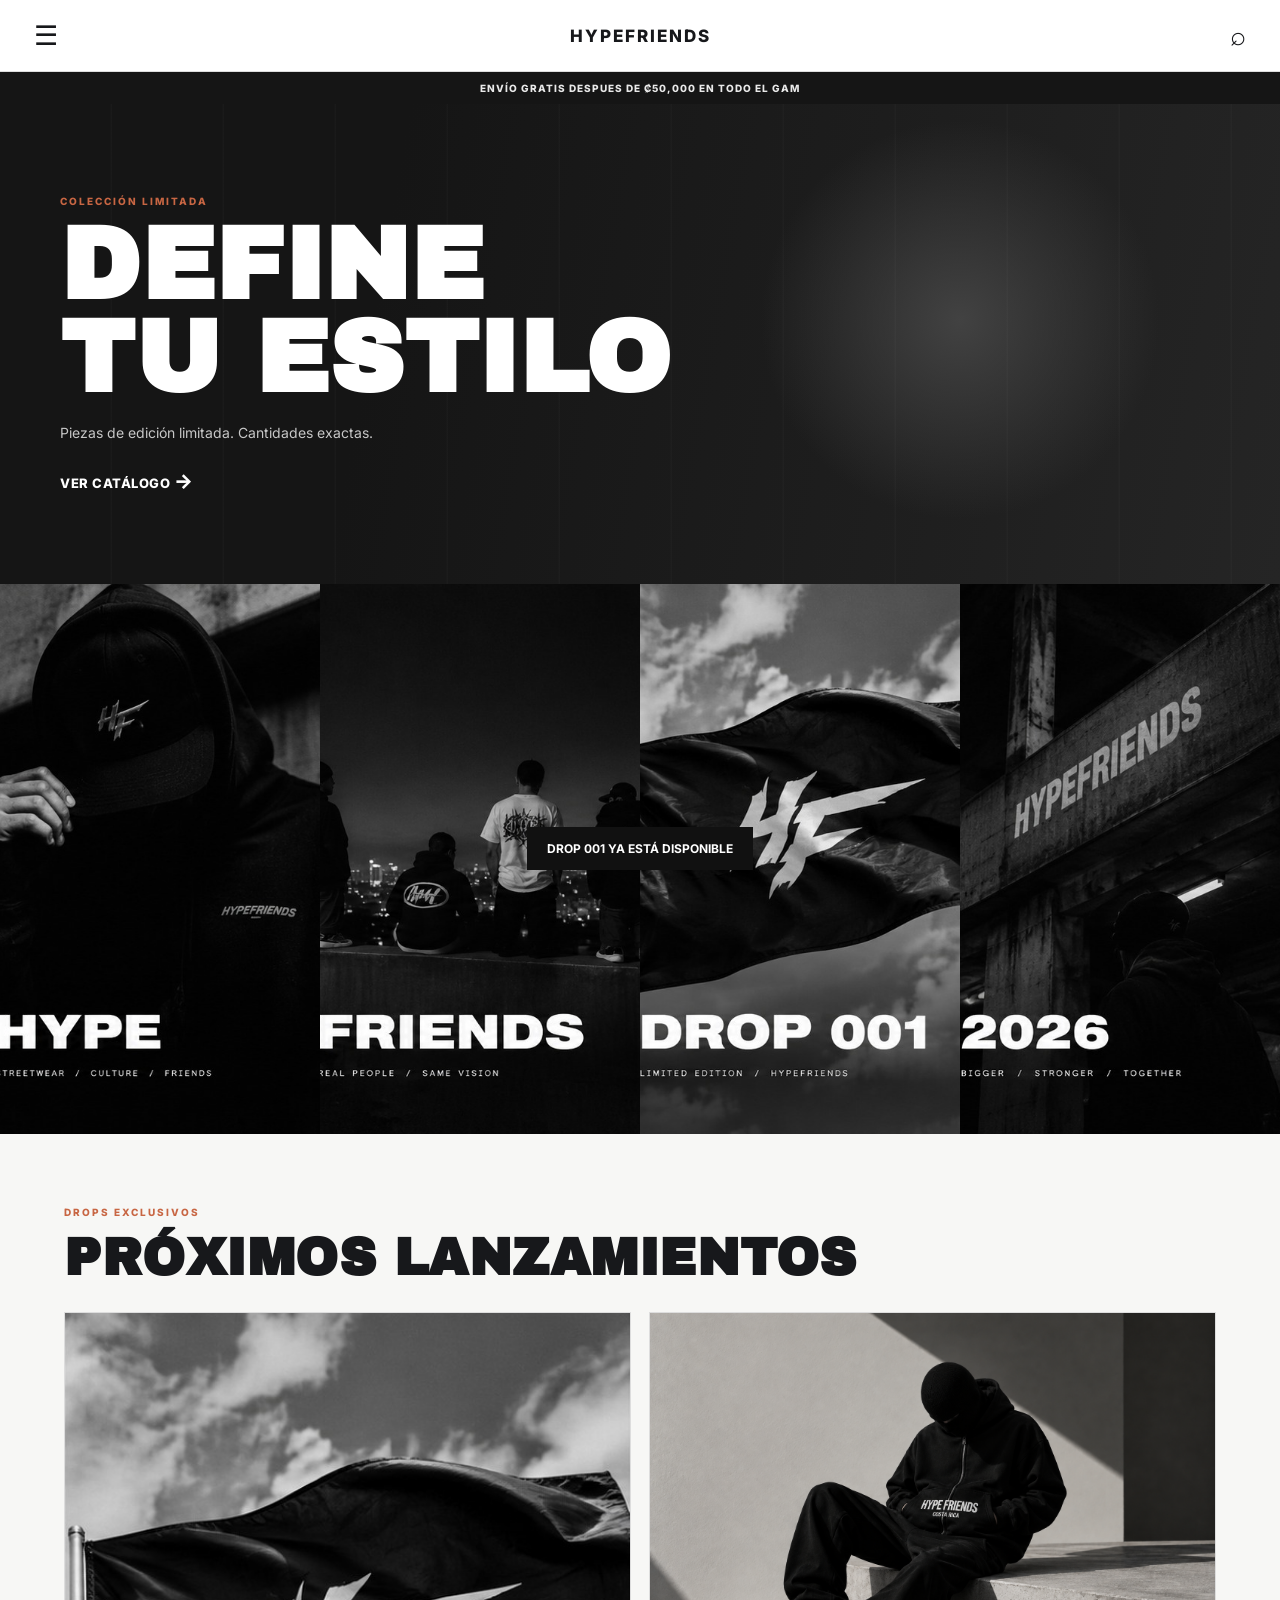
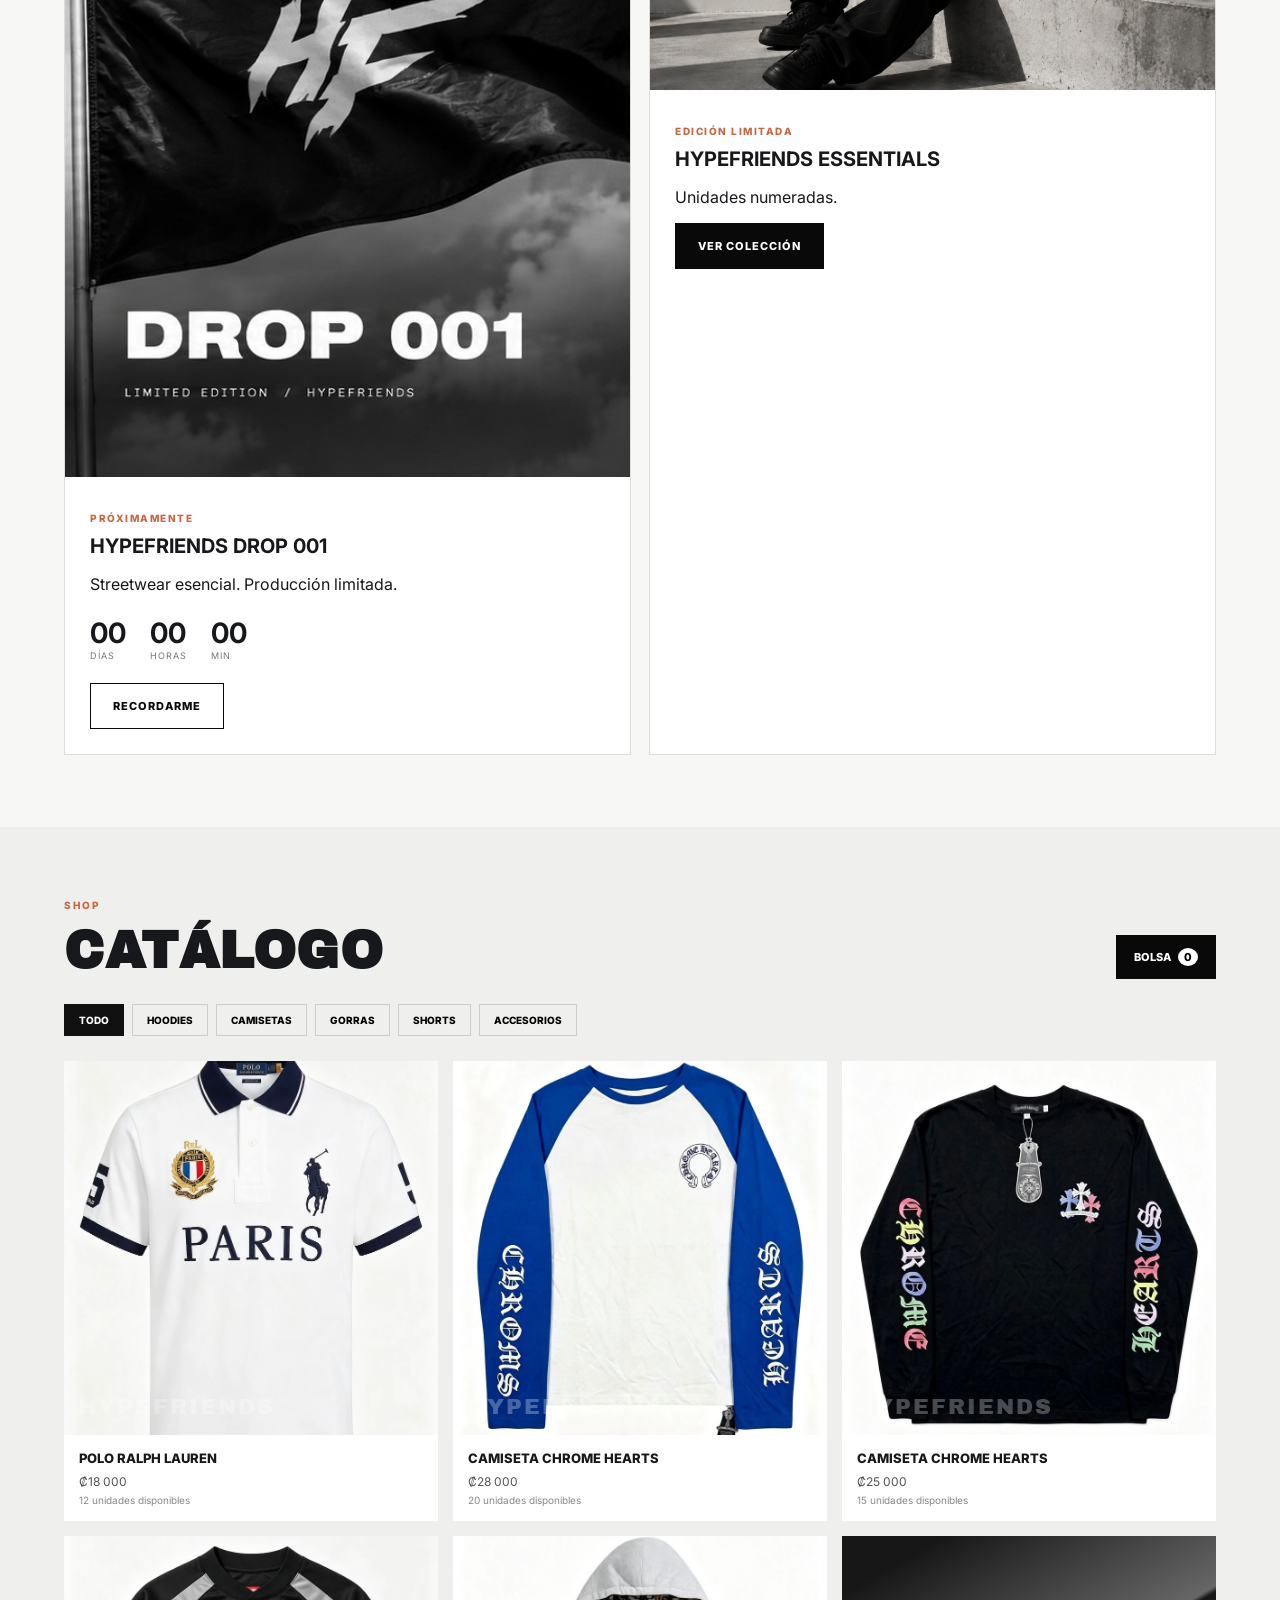
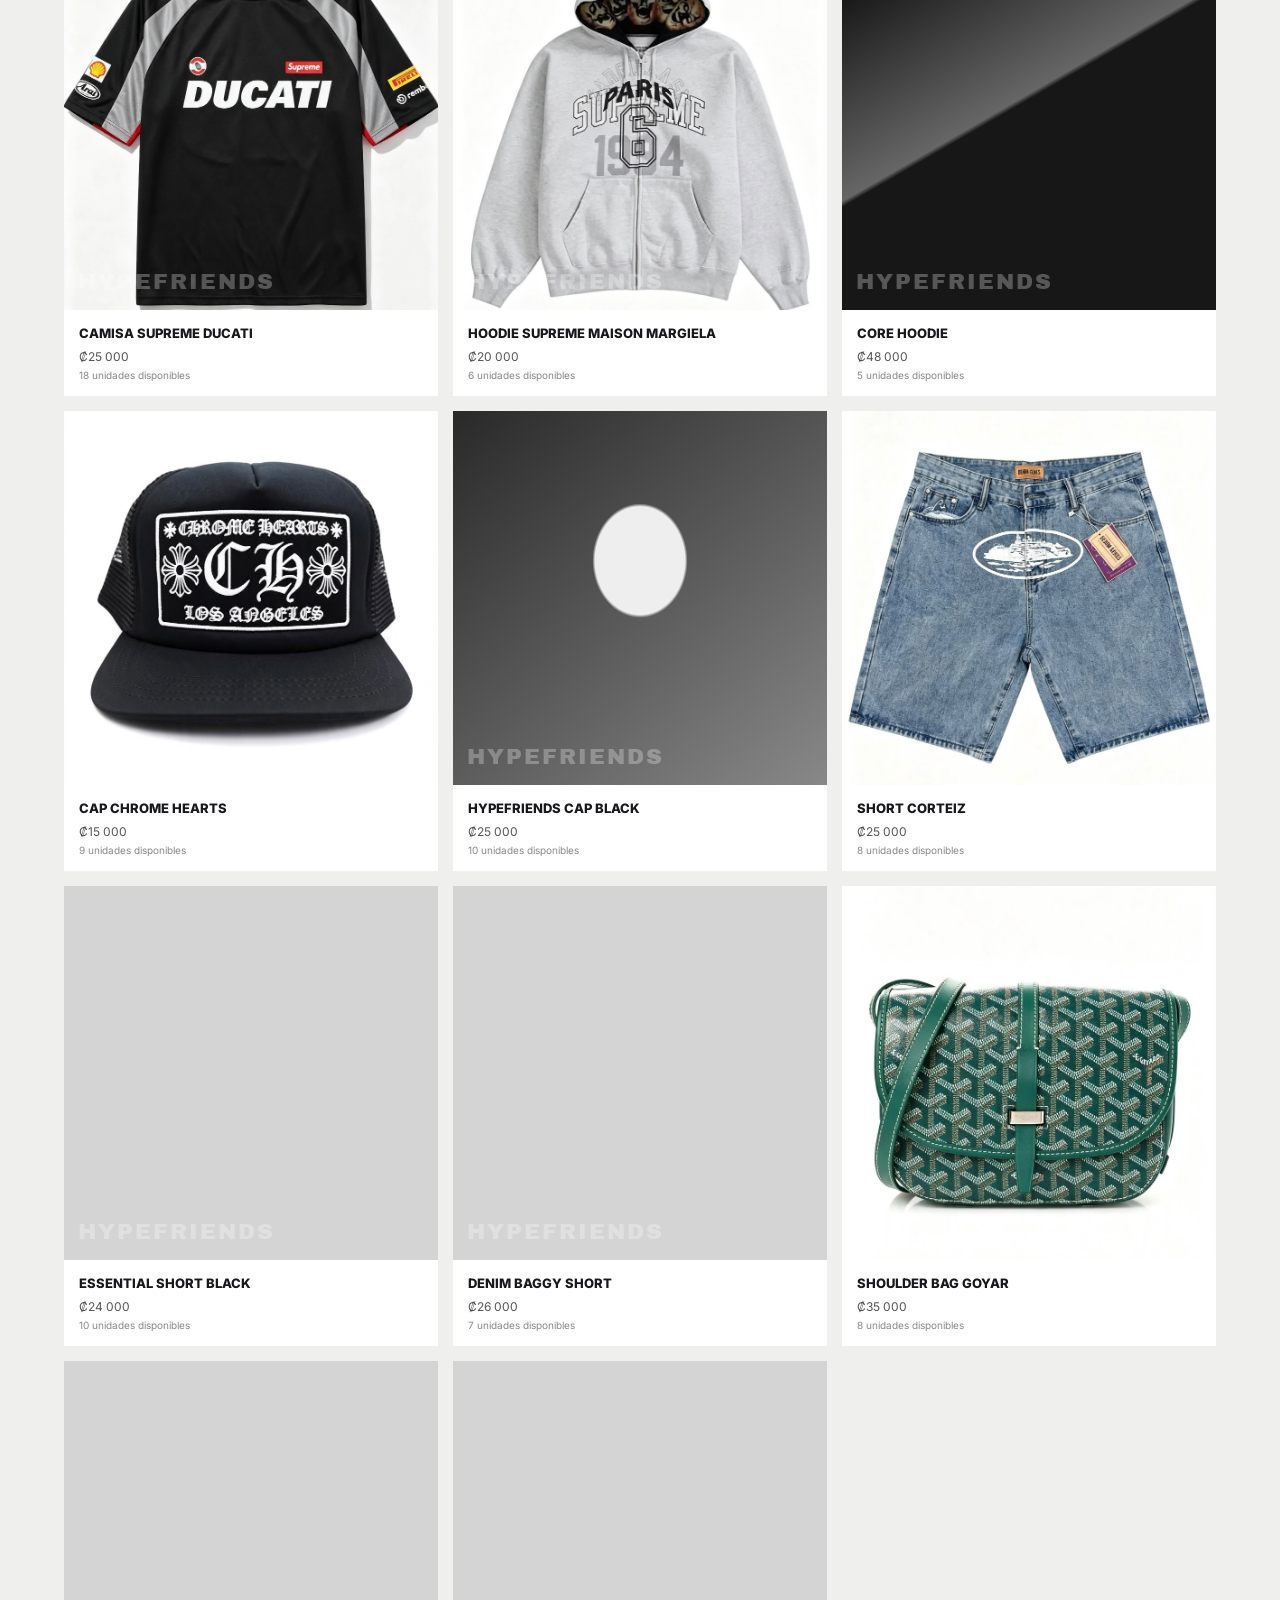
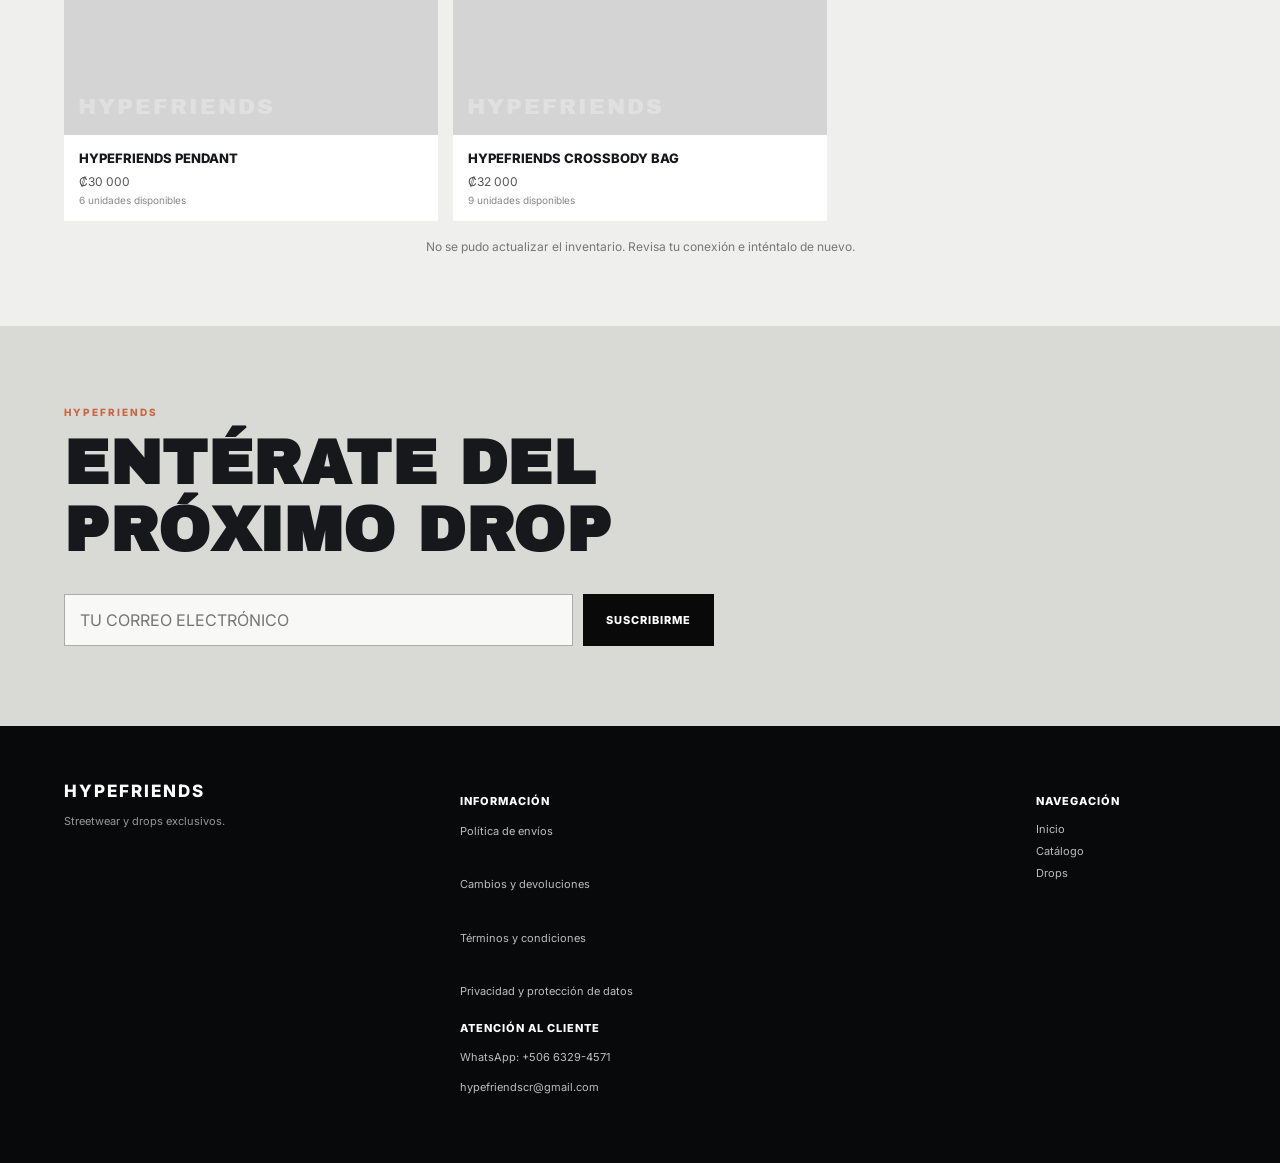
==== commit d1dcbff6: "Update print statement from 'Hello' to 'Goodbye'" ====
--- a/index.html
+++ b/index.html
@@ -371,7 +371,7 @@
 
             <div
               class="countdown"
-              data-date="2026-10-01T18:00:00-06:00"
+              data-date="2026-11-28T18:00:00-06:00"
             >
 
               <div>
@@ -638,9 +638,33 @@
       </p>
 
       <p>
-        Política de envíos ·
-        Cambios y devoluciones ·
-        Términos
+        
+<p class="footer-links">
+  <a href="informacion.html#envios">Política de envíos</a><br>
+
+  <a href="informacion.html#cambios">Cambios y devoluciones</a><br>
+
+  <a href="informacion.html#terminos">Términos y condiciones</a><br>
+
+  <a href="informacion.html#privacidad">Privacidad y protección de datos</a>
+</p>
+
+<p class="footer-label" style="margin-top:18px">
+  ATENCIÓN AL CLIENTE
+</p>
+
+<p>
+  <a href="https://wa.me/50663294571" target="_blank" rel="noopener">
+    WhatsApp: +506 6329-4571
+  </a>
+</p>
+
+<p>
+  <a href="mailto:hypefriendscr@gmail.com">
+    hypefriendscr@gmail.com
+  </a>
+</p>
+
       </p>
 
     </div>
@@ -855,6 +879,8 @@
         <p id="modalDescription">
         </p>
 
+        <p id="modalAvailability" class="product-stock" aria-live="polite"></p>
+
 
         <strong id="modalPrice">
         </strong>
@@ -890,7 +916,7 @@
        JAVASCRIPT
   ========================================== -->
 
-  <script src="app.js?v=19"></script>
+  <script src="app.js?v=24"></script>
   <script src="https://challenges.cloudflare.com/turnstile/v0/api.js?render=explicit" async defer></script>
 
 </body>
--- a/styles.css
+++ b/styles.css
@@ -532,6 +532,11 @@
   text-align: center;
 }
 
+.btn:disabled {
+  cursor: not-allowed;
+  opacity: 0.6;
+}
+
 .section-head {
   display: flex;
 
